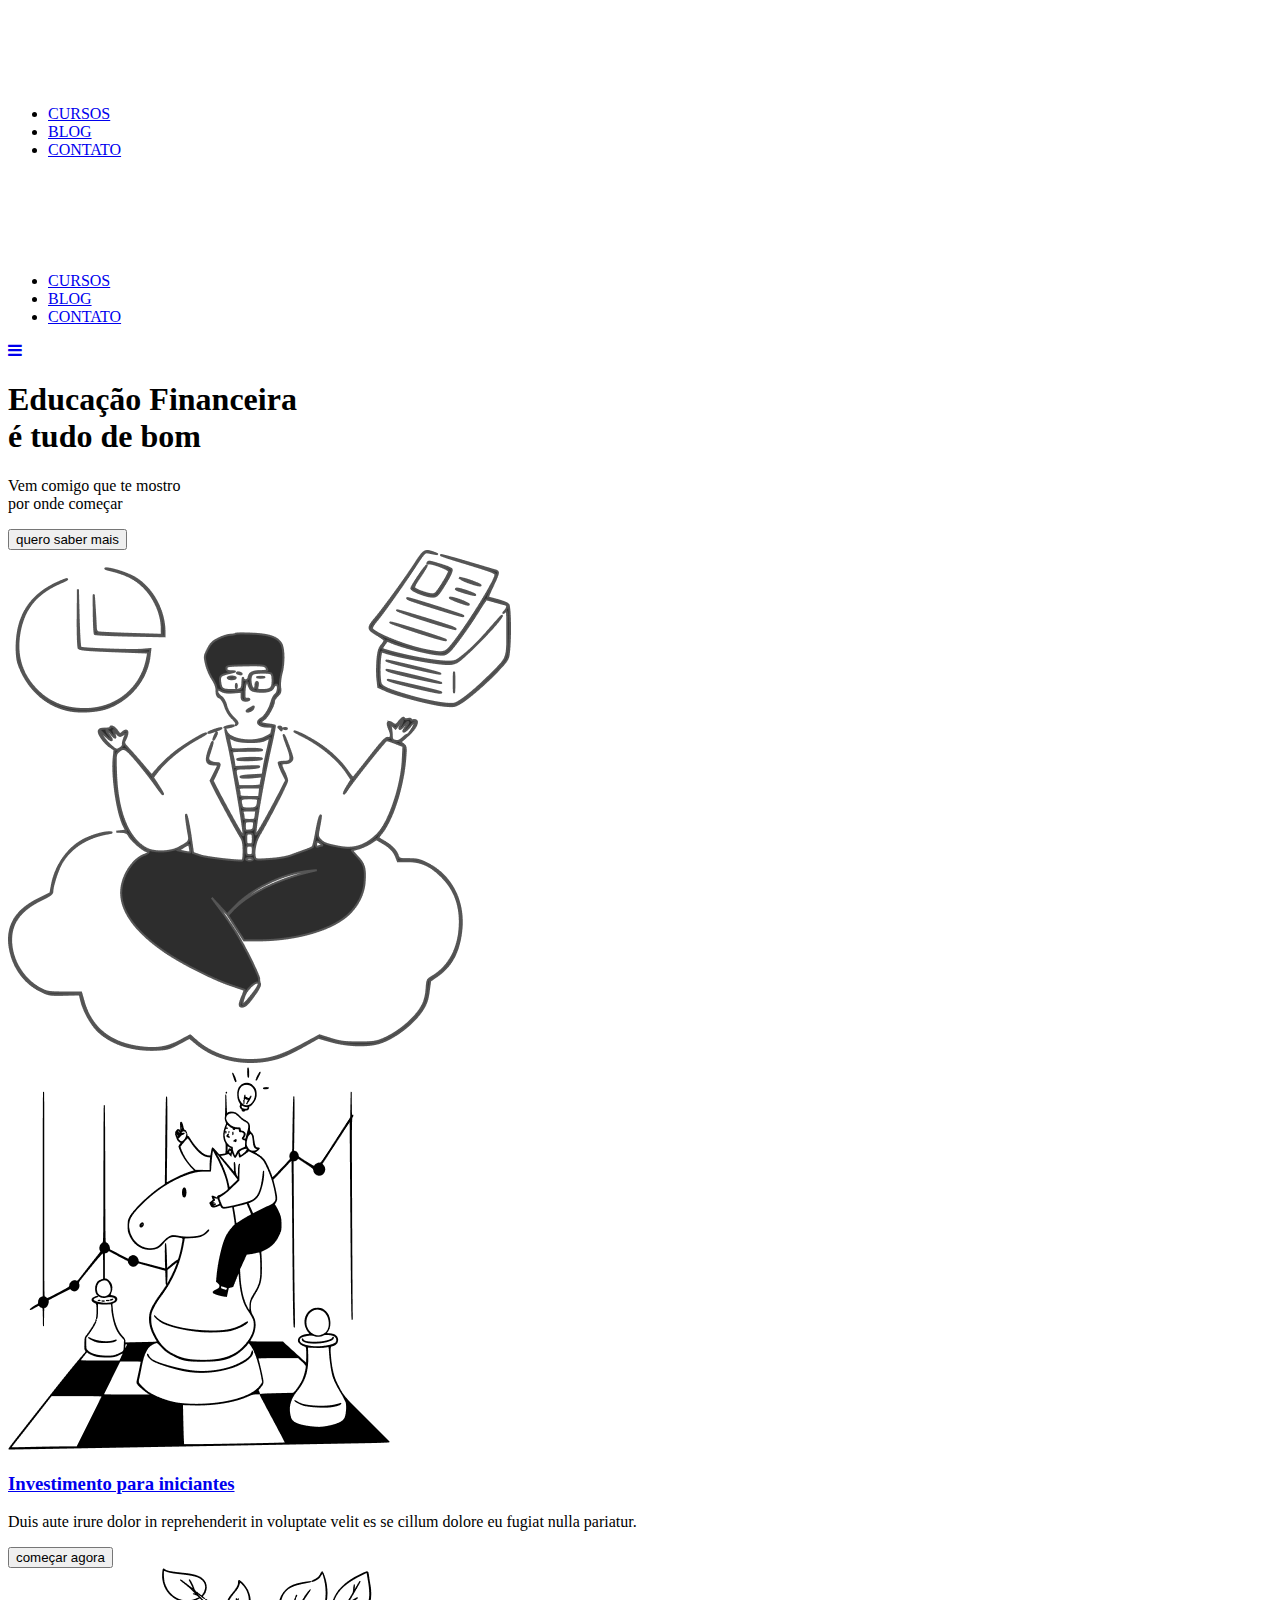
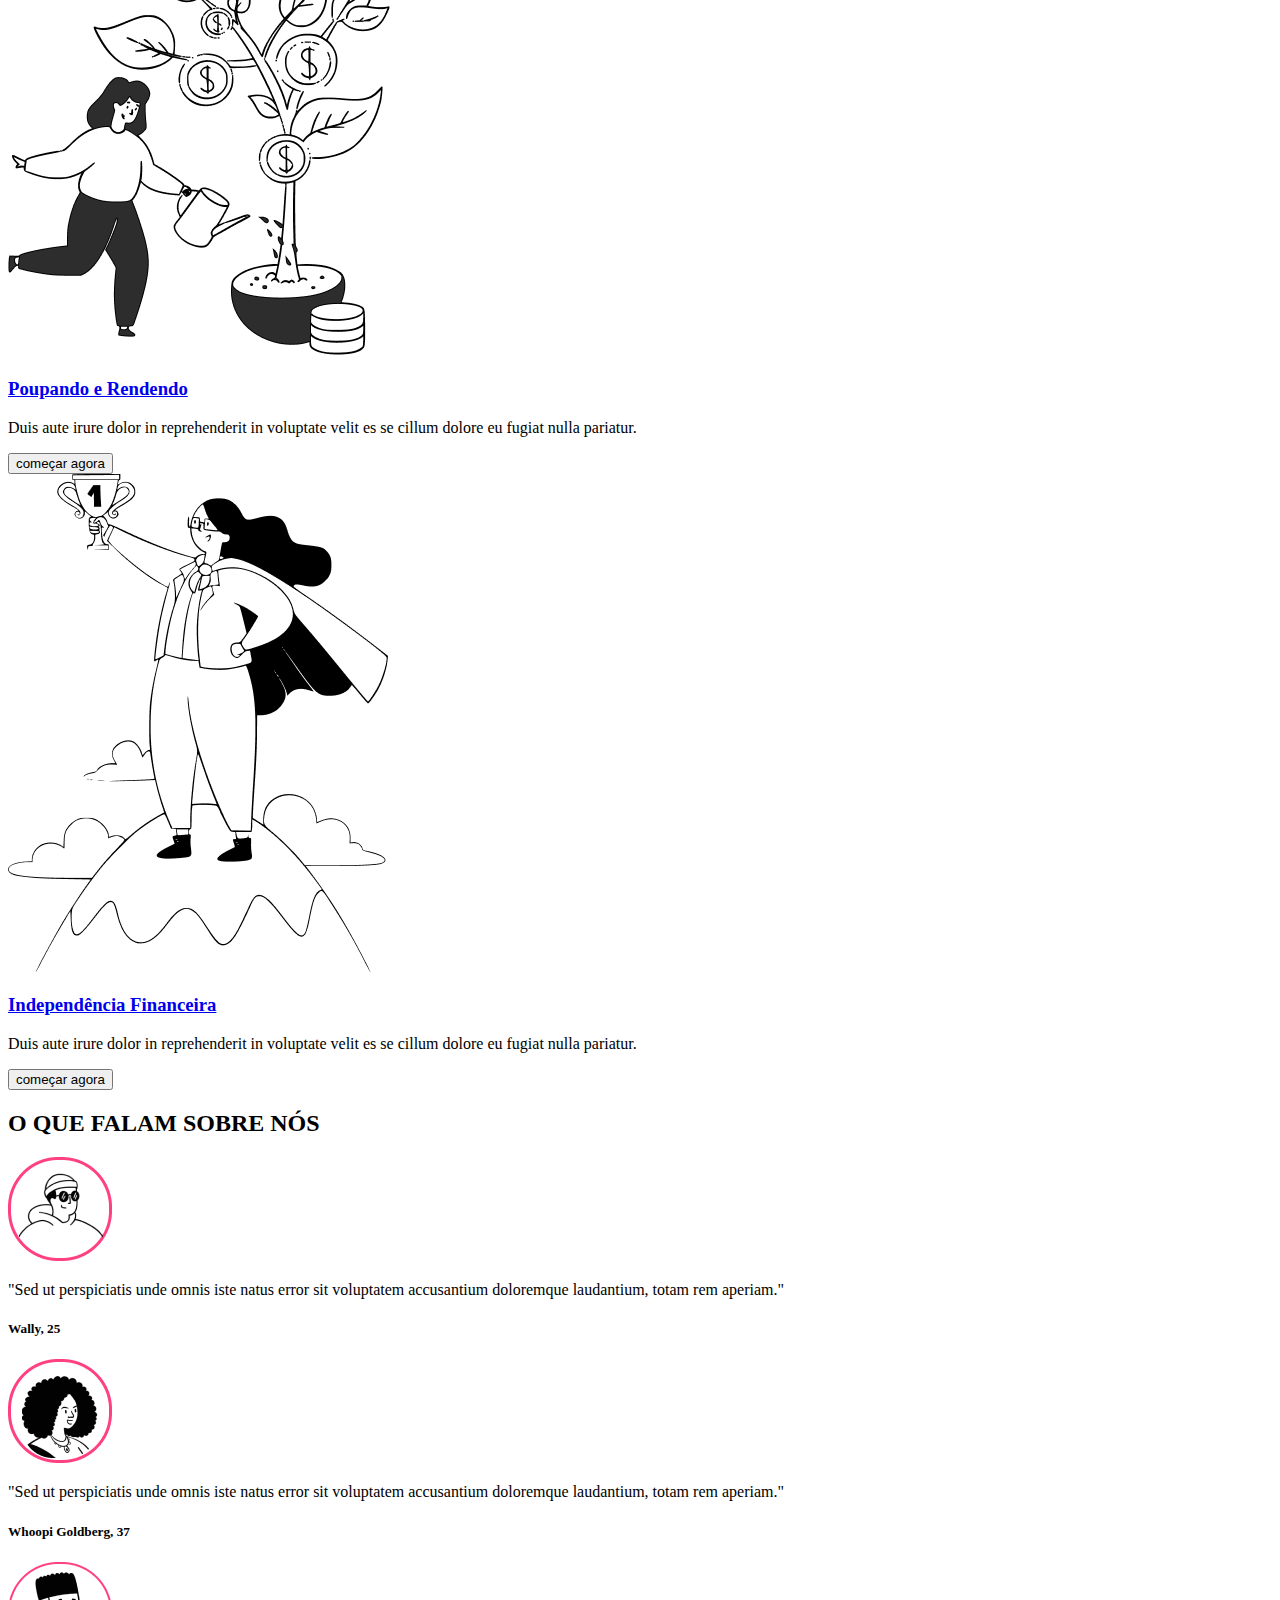
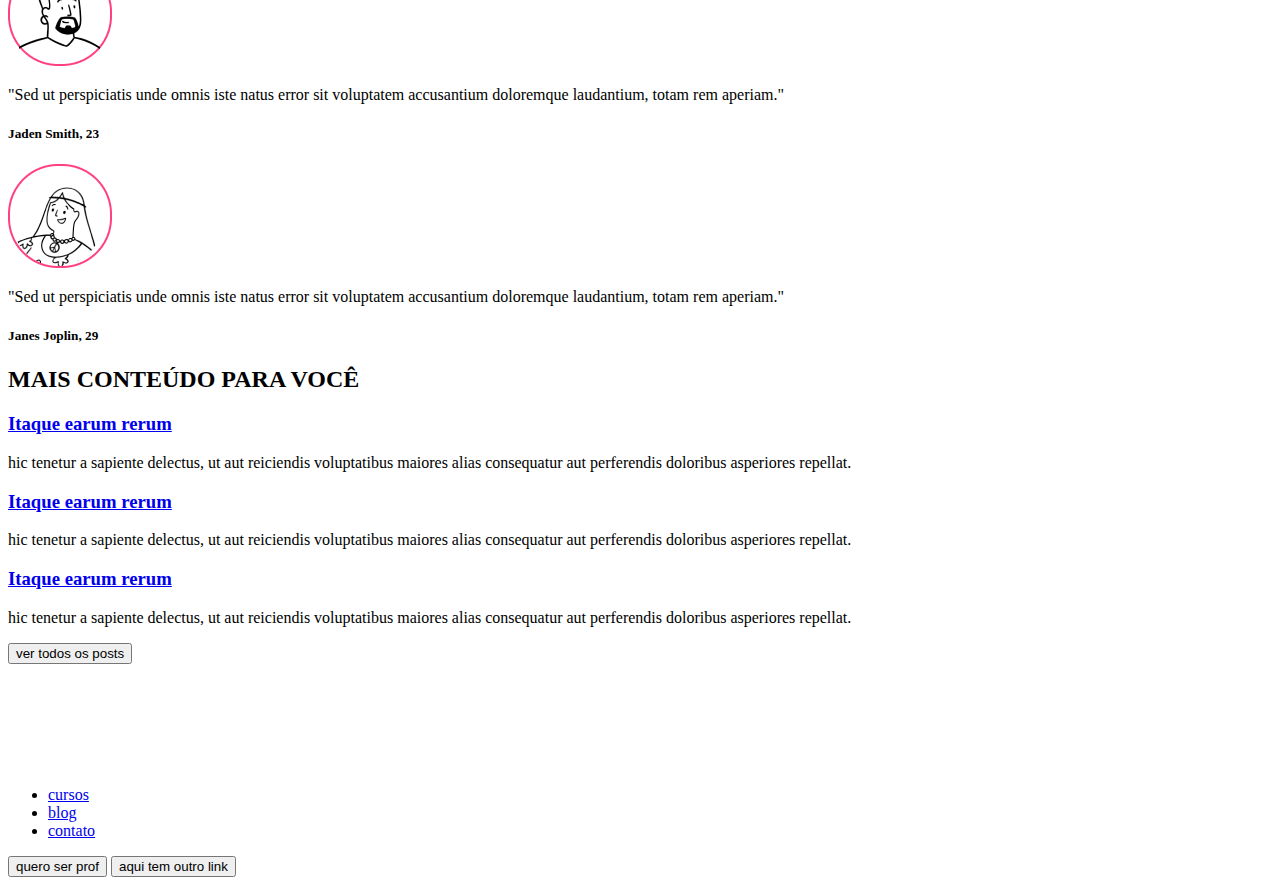
==== index.html @ 3eba0c44 "criação da página início" ====
<!DOCTYPE html>
<html lang="pt-br">

<head>
    <meta charset="UTF-8">
    <meta http-equiv="X-UA-Compatible" content="IE=edge">
    <meta name="viewport" content="width=device-width, initial-scale=1.0">
    <link rel="preconnect" href="https://fonts.googleapis.com">
    <link rel="preconnect" href="https://fonts.gstatic.com" crossorigin>
    <link href="https://fonts.googleapis.com/css2?family=Ubuntu:wght@300;400;500;700&display=swap" rel="stylesheet">
    <link rel="stylesheet" href="https://cdnjs.cloudflare.com/ajax/libs/font-awesome/4.7.0/css/font-awesome.min.css">
    <link rel="stylesheet" href="style.css">
    <link rel="stylesheet" href="assets/css/mobile.css">
    <title>DINDIN</title>
</head>

<body>
    <header>
        <div class="header-container">
            <div class="logo">
                <a href="index.html"><img src="./dindin-imagens/logo-header.png" alt="Logo dindin"></a>
                </div>
                <div class="menu-desktop">
                    <nav role="navigation">
                        <ul role="menu">
                            <li>
                                <a href="cursos.html" role="menuitem">CURSOS</a>
                            </li>
                            <li>
                                <a href="blog.html" role="menuitem">BLOG</a>
                            </li>
                            <li>
                                <a href="contato.html" role="menuitem">CONTATO</a>
                            </li>
                        </ul>
                    </nav>
                </div>
                </div>
        <!-- Menu do Mobile -->
        <div class="header-mobile">
            <div class="logo">
                <a href="index.html"><img src="./dindin-imagens/logo-header.png" alt="Logo dindin"></a>
            </div>
            <div id="menu-mobile">
                <ul role="menu">
                    <li>
                        <a href="cursos.html" role="menuitem">CURSOS</a>
                    </li>
                    <li>
                        <a href="blog.html" role="menuitem">BLOG</a>
                    </li>
                    <li>
                        <a href="contato.html" role="menuitem">CONTATO</a>
                    </li>
                </ul>
            </div>
            <a href="javascript:void(0);" class="icon" onclick="abrirMenu()">
                <i class="fa fa-bars"></i>
            </a>
        </div>
    </header>
    <main>
        <section>
            <div class="intro-inicio">
                <div class="intro-inicio-texto">
                    <h1>Educação Financeira <br> é tudo de bom</h1>
                    <p>Vem comigo que te mostro <br> por onde começar</p>
                    <button onclick="window.location.href='/cursos.html'">quero saber mais</button>
                </div>
                <div class="intro-inicio-imagem">
                    <img class="fadeInBottom" src="./dindin-imagens/ilustra-banner.png" alt="">
                </div>
            </div>
            <div class="conheca">
                <div class="conheca-nossos-cursos paddingtop">
                    <div class="bloco-conheca-nossos-cursos">
                        <div class="bloco-conheca-nossos-cursos-imagem">
                            <img src="./dindin-imagens/ilustra-poupando.png" alt="">
                        </div>
                        <div class="bloco-conheca-nossos-cursos-textos">
                            <h3><a href="aula.html">Investimento para iniciantes</a></h3>
                            <p>Duis aute irure dolor in reprehenderit in voluptate velit es se cillum dolore eu fugiat nulla
                                pariatur.</p>
                            <button onclick="window.location.href='/aula.html'">começar agora</button>
                        </div>
                        </div>
                    <div class="bloco-conheca-nossos-cursos">
                        <div class="bloco-conheca-nossos-cursos-imagem">
                            <img src="./dindin-imagens/ilustra-investimento.png" alt="">
                        </div>
                        <div class="bloco-conheca-nossos-cursos-textos">
                            <h3><a href="aula.html">Poupando e Rendendo</a></h3>
                            <p>Duis aute irure dolor in reprehenderit in voluptate velit es se cillum dolore eu fugiat nulla
                                pariatur.</p>
                            <button onclick="window.location.href='/aula.html'">começar agora</button>
                        </div>
                        </div>
                    <div class="bloco-conheca-nossos-cursos">
                        <div class="bloco-conheca-nossos-cursos-imagem">
                            <img src="./dindin-imagens/ilustra-independencia.png" alt="">
                        </div>
                        <div class="bloco-conheca-nossos-cursos-textos">
                            <h3><a href="aula.html">Independência Financeira</a></h3>
                            <p>Duis aute irure dolor in reprehenderit in voluptate velit es se cillum dolore eu fugiat nulla
                                pariatur.</p>
                            <button onclick="window.location.href='/aula.html'">começar agora</button>
                        </div>
                        </div>
                        </div>
            </div>
            <div class="home-falam-sobre-nos">
                <h2>O QUE FALAM SOBRE NÓS</h2>
                <div class="falam-sobre-nos">
                    <div class="coluna">
                        <div class="bloco-falam-sobre-nos">
                            <div class="bloco-falam-sobre-nos-imagem">
                                <img src="./dindin-imagens/icon-wally.png" alt="">
                            </div>
                            <div class="bloco-falam-sobre-nos-textos">
                                <p>"Sed ut perspiciatis unde omnis iste natus error sit voluptatem accusantium doloremque
                                    laudantium, totam rem aperiam."</p>
                                <h5>Wally, 25</h5>
                                </div>
                                </div>
                                <div class="bloco-falam-sobre-nos">
                                    <div class="bloco-falam-sobre-nos-imagem">
                                        <img src="./dindin-imagens/icon-whoopi.png" alt="">
                                    </div>
                                    <div class="bloco-falam-sobre-nos-textos">
                                <p>"Sed ut perspiciatis unde omnis iste natus error sit voluptatem accusantium doloremque
                                    laudantium, totam rem aperiam."</p>
                                <h5>Whoopi Goldberg, 37</h5>
                                </div>
                                </div>
                    </div>
                    <div class="coluna">
                        <div class="bloco-falam-sobre-nos">
                            <div class="bloco-falam-sobre-nos-imagem">
                                <img src="./dindin-imagens/icon-jaden.png" alt="">
                            </div>
                            <div class="bloco-falam-sobre-nos-textos">
                                <p>"Sed ut perspiciatis unde omnis iste natus error sit voluptatem accusantium doloremque
                                    laudantium, totam rem aperiam."</p>
                                <h5>Jaden Smith, 23</h5>
                                </div>
                                </div>
                                <div class="bloco-falam-sobre-nos">
                                    <div class="bloco-falam-sobre-nos-imagem">
                                        <img src="./dindin-imagens/icon-jane.png" alt="">
                                    </div>
                                    <div class="bloco-falam-sobre-nos-textos">
                                <p>"Sed ut perspiciatis unde omnis iste natus error sit voluptatem accusantium doloremque
                                    laudantium, totam rem aperiam."</p>
                                <h5>Janes Joplin, 29</h5>
                                </div>
                                </div>
                                </div>
                </div>
                </div>
                <div class="home-conteudos">
                <div class="mais-conteudo">
                    <h2>MAIS CONTEÚDO PARA VOCÊ</h2>
                    <div class="blocos-conteudo">
                        <div class="bloco-mais-conteudo">
                            <a href="post.html"><div class="bloco-mais-conteudo-imagem"></div></a>
                            <div class="bloco-mais-conteudo-textos">
                                <h3><a href="post.html">Itaque earum rerum</a></h3>
                                <p>hic tenetur a sapiente delectus, ut aut reiciendis voluptatibus maiores alias consequatur
                                    aut perferendis doloribus asperiores repellat.</p>
                                </div>
                                </div>
                                <div class="bloco-mais-conteudo">
                                    <a href="post.html"><div class="bloco-mais-conteudo-imagem"></div></a>
                                    <div class="bloco-mais-conteudo-textos">
                                        <h3><a href="post.html">Itaque earum rerum</a></h3>
                                <p>hic tenetur a sapiente delectus, ut aut reiciendis voluptatibus maiores alias consequatur
                                    aut perferendis doloribus asperiores repellat.</p>
                                </div>
                                </div>
                                <div class="bloco-mais-conteudo">
                                    <a href="post.html"><div class="bloco-mais-conteudo-imagem"></div></a>
                                    <div class="bloco-mais-conteudo-textos">
                                        <h3><a href="post.html">Itaque earum rerum</a></h3>
                                <p>hic tenetur a sapiente delectus, ut aut reiciendis voluptatibus maiores alias consequatur
                                    aut perferendis doloribus asperiores repellat.</p>
                                </div>
                                </div>
                                </div>
                                <div class="botao-mais-conteudo">
                                    <button onclick="window.location.href='/blog.html'">ver todos os posts</button>
                                </div>
                                </div>
            </div>
        </section>
    </main>
    <footer>
        <div class="footer-container">
            <div class="footer-coluna">
                <a href="index.html"><img src="./dindin-imagens/logo-footer.png" alt=""></a>
                </div>
                <div class="footer-coluna">
                    <ul>
                        <li><a href="cursos.html" role="menuitem">cursos</a></li>
                        <li><a href="blog.html" role="menuitem">blog</a></li>
                        <li><a href="contato.html" role="menuitem">contato</a></li>
                    </ul>
                </div>
                <div class="footer-coluna">
                    <button>quero ser prof</button>
                    <button>aqui tem outro link</button>
                </div>
                </div>
    </footer>
    <script>
        function abrirMenu() {
            var x = document.getElementById("menu-mobile");
            if (x.style.display === "block") {
                x.style.display = "none";
            } else {
                x.style.display = "block";
            }
        }
    </script>
    </body>
    
    </html>
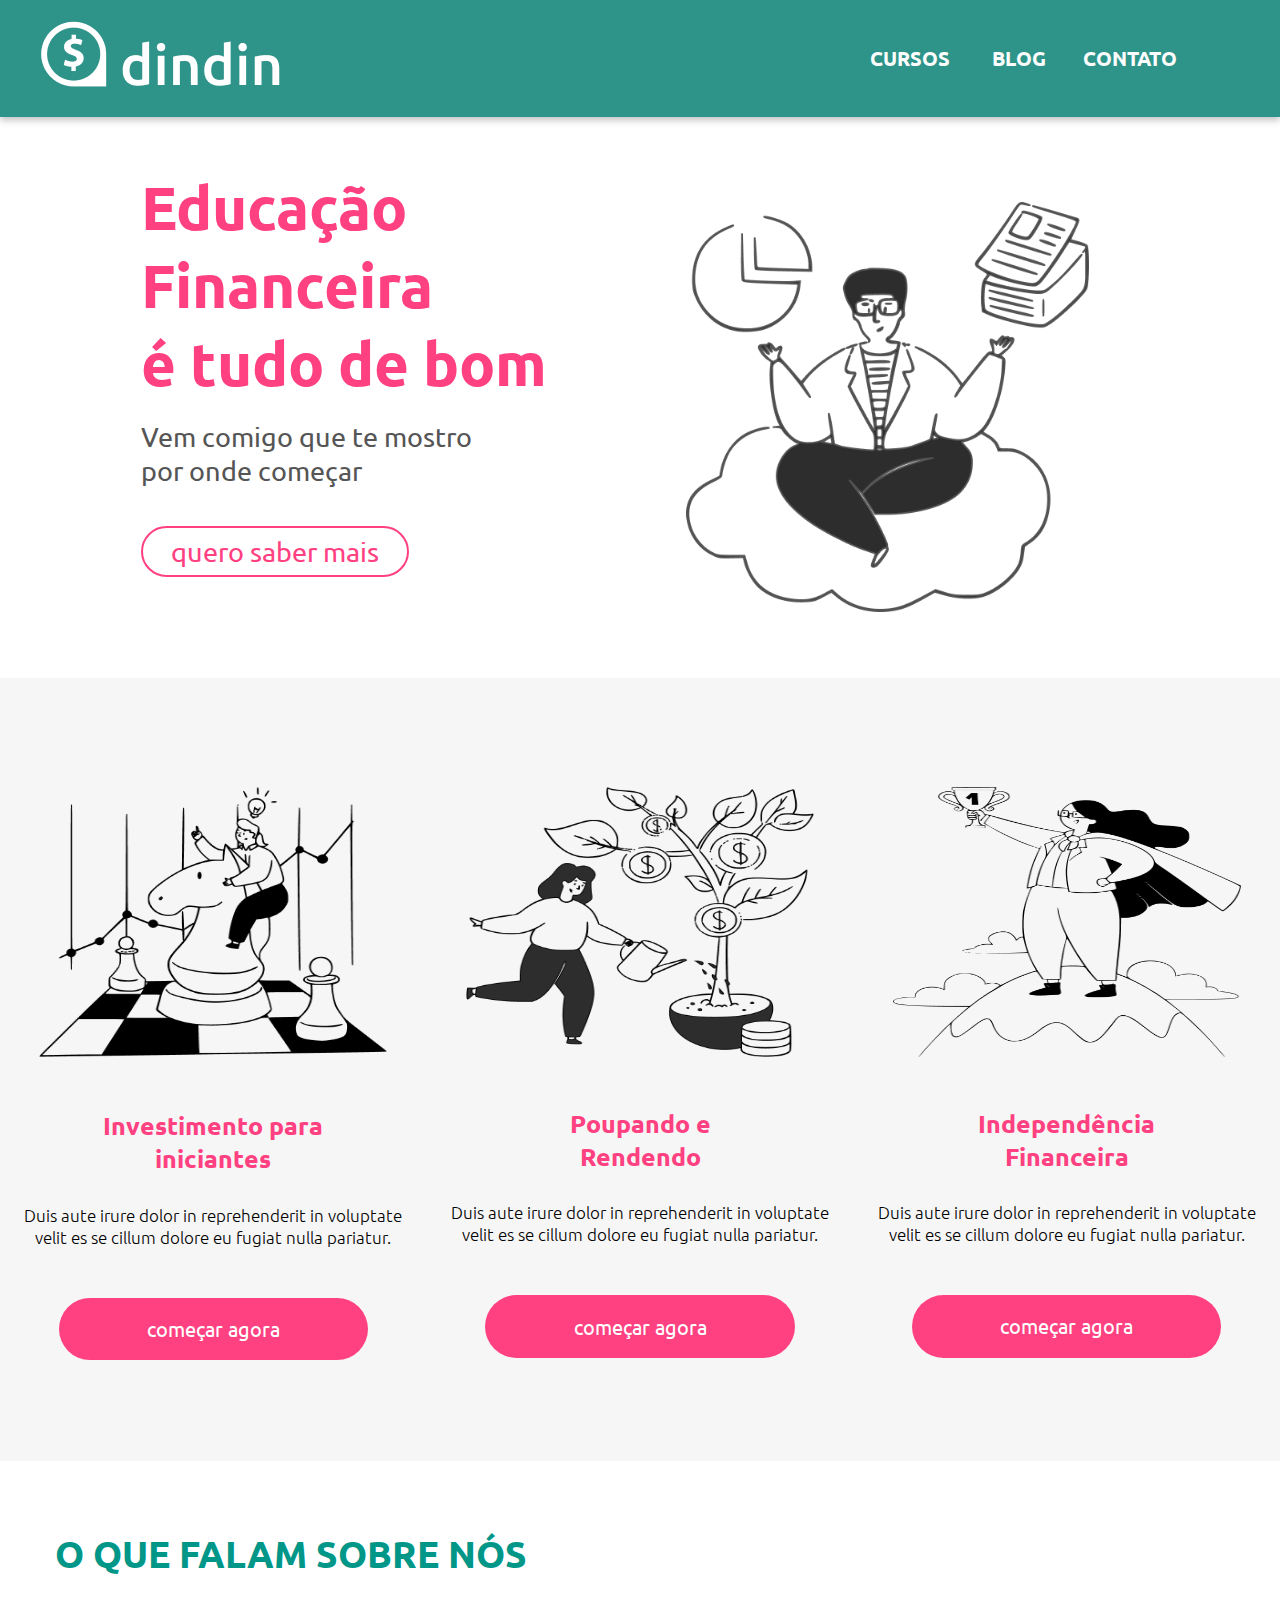
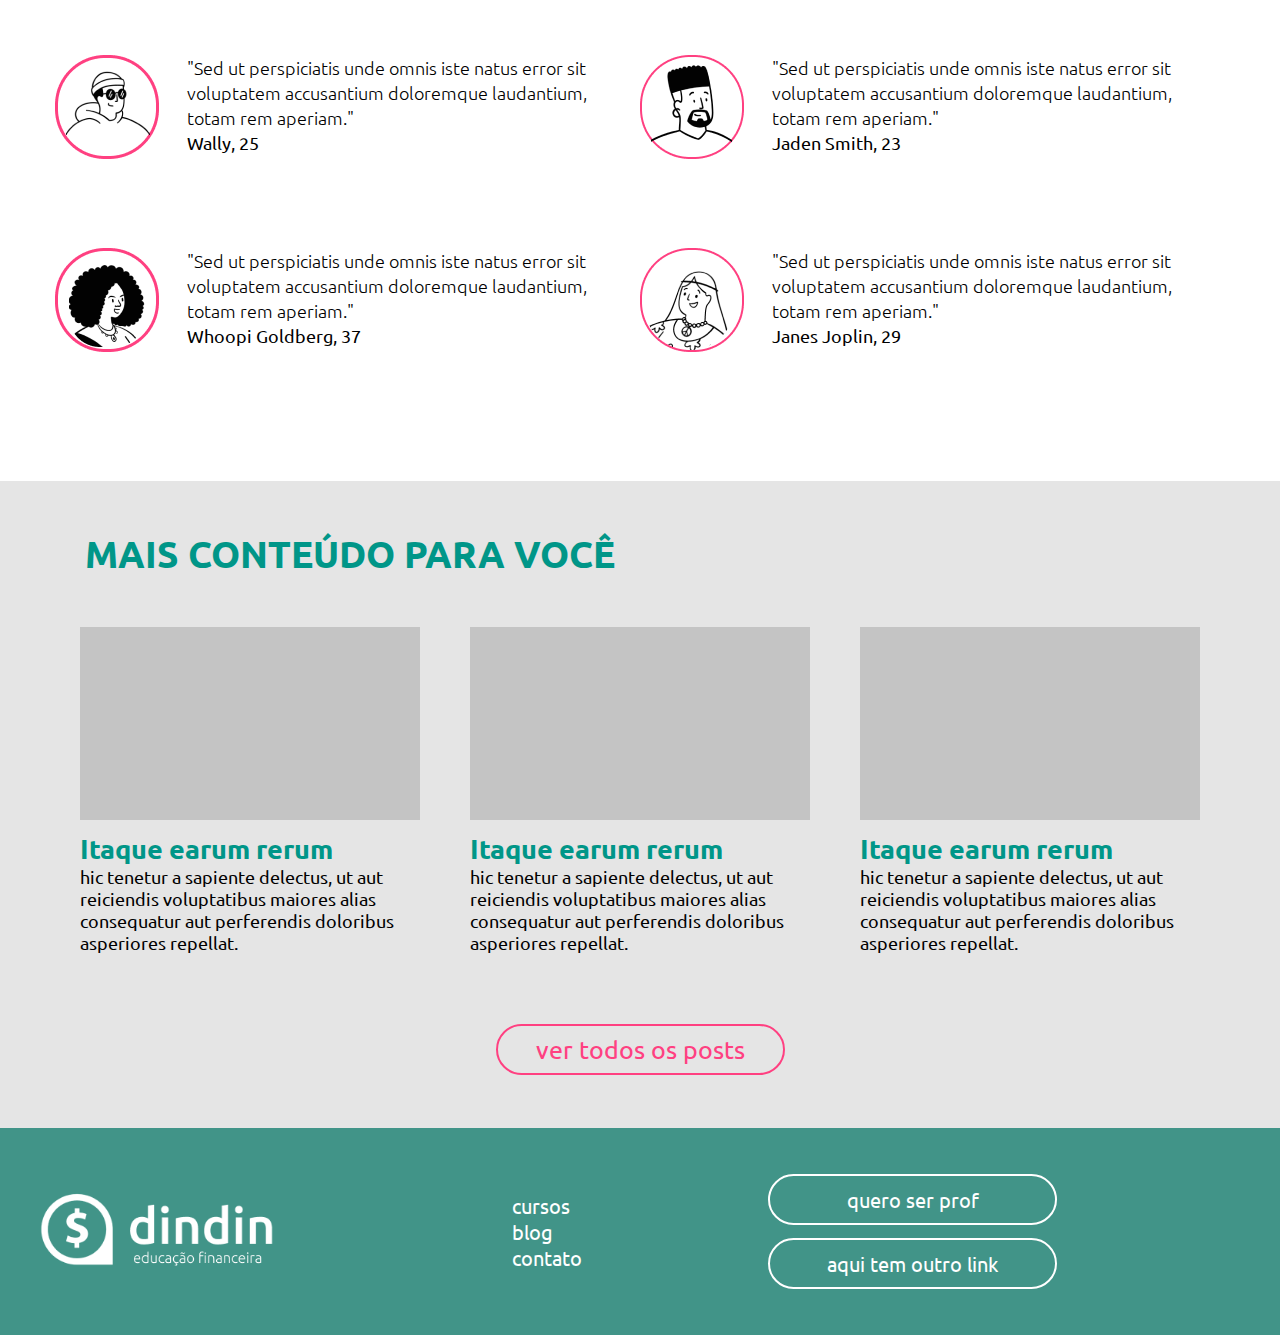
==== commit 389d2dcc: "correções gerais em todas as páginas html" ====
--- a/index.html
+++ b/index.html
@@ -19,23 +19,23 @@
         <div class="header-container">
             <div class="logo">
                 <a href="index.html"><img src="./dindin-imagens/logo-header.png" alt="Logo dindin"></a>
-                </div>
-                <div class="menu-desktop">
-                    <nav role="navigation">
-                        <ul role="menu">
-                            <li>
-                                <a href="cursos.html" role="menuitem">CURSOS</a>
-                            </li>
-                            <li>
-                                <a href="blog.html" role="menuitem">BLOG</a>
-                            </li>
-                            <li>
-                                <a href="contato.html" role="menuitem">CONTATO</a>
-                            </li>
-                        </ul>
-                    </nav>
-                </div>
-                </div>
+            </div>
+            <div class="menu-desktop">
+                <nav role="navigation">
+                    <ul role="menu">
+                        <li>
+                            <a href="cursos.html" role="menuitem">CURSOS</a>
+                        </li>
+                        <li>
+                            <a href="blog.html" role="menuitem">BLOG</a>
+                        </li>
+                        <li>
+                            <a href="contato.html" role="menuitem">CONTATO</a>
+                        </li>
+                    </ul>
+                </nav>
+            </div>
+        </div>
         <!-- Menu do Mobile -->
         <div class="header-mobile">
             <div class="logo">
@@ -68,7 +68,7 @@
                     <button onclick="window.location.href='/cursos.html'">quero saber mais</button>
                 </div>
                 <div class="intro-inicio-imagem">
-                    <img class="fadeInBottom" src="./dindin-imagens/ilustra-banner.png" alt="">
+                    <img src="./dindin-imagens/ilustra-banner.png" alt="">
                 </div>
             </div>
             <div class="conheca">
@@ -79,34 +79,37 @@
                         </div>
                         <div class="bloco-conheca-nossos-cursos-textos">
                             <h3><a href="aula.html">Investimento para iniciantes</a></h3>
-                            <p>Duis aute irure dolor in reprehenderit in voluptate velit es se cillum dolore eu fugiat nulla
+                            <p>Duis aute irure dolor in reprehenderit in voluptate velit es se cillum dolore eu fugiat
+                                nulla
                                 pariatur.</p>
                             <button onclick="window.location.href='/aula.html'">começar agora</button>
                         </div>
-                        </div>
+                    </div>
                     <div class="bloco-conheca-nossos-cursos">
                         <div class="bloco-conheca-nossos-cursos-imagem">
                             <img src="./dindin-imagens/ilustra-investimento.png" alt="">
                         </div>
                         <div class="bloco-conheca-nossos-cursos-textos">
                             <h3><a href="aula.html">Poupando e Rendendo</a></h3>
-                            <p>Duis aute irure dolor in reprehenderit in voluptate velit es se cillum dolore eu fugiat nulla
+                            <p>Duis aute irure dolor in reprehenderit in voluptate velit es se cillum dolore eu fugiat
+                                nulla
                                 pariatur.</p>
                             <button onclick="window.location.href='/aula.html'">começar agora</button>
                         </div>
-                        </div>
+                    </div>
                     <div class="bloco-conheca-nossos-cursos">
                         <div class="bloco-conheca-nossos-cursos-imagem">
                             <img src="./dindin-imagens/ilustra-independencia.png" alt="">
                         </div>
                         <div class="bloco-conheca-nossos-cursos-textos">
                             <h3><a href="aula.html">Independência Financeira</a></h3>
-                            <p>Duis aute irure dolor in reprehenderit in voluptate velit es se cillum dolore eu fugiat nulla
+                            <p>Duis aute irure dolor in reprehenderit in voluptate velit es se cillum dolore eu fugiat
+                                nulla
                                 pariatur.</p>
                             <button onclick="window.location.href='/aula.html'">começar agora</button>
                         </div>
-                        </div>
-                        </div>
+                    </div>
+                </div>
             </div>
             <div class="home-falam-sobre-nos">
                 <h2>O QUE FALAM SOBRE NÓS</h2>
@@ -117,21 +120,23 @@
                                 <img src="./dindin-imagens/icon-wally.png" alt="">
                             </div>
                             <div class="bloco-falam-sobre-nos-textos">
-                                <p>"Sed ut perspiciatis unde omnis iste natus error sit voluptatem accusantium doloremque
+                                <p>"Sed ut perspiciatis unde omnis iste natus error sit voluptatem accusantium
+                                    doloremque
                                     laudantium, totam rem aperiam."</p>
                                 <h5>Wally, 25</h5>
-                                </div>
-                                </div>
-                                <div class="bloco-falam-sobre-nos">
-                                    <div class="bloco-falam-sobre-nos-imagem">
-                                        <img src="./dindin-imagens/icon-whoopi.png" alt="">
-                                    </div>
-                                    <div class="bloco-falam-sobre-nos-textos">
-                                <p>"Sed ut perspiciatis unde omnis iste natus error sit voluptatem accusantium doloremque
+                            </div>
+                        </div>
+                        <div class="bloco-falam-sobre-nos">
+                            <div class="bloco-falam-sobre-nos-imagem">
+                                <img src="./dindin-imagens/icon-whoopi.png" alt="">
+                            </div>
+                            <div class="bloco-falam-sobre-nos-textos">
+                                <p>"Sed ut perspiciatis unde omnis iste natus error sit voluptatem accusantium
+                                    doloremque
                                     laudantium, totam rem aperiam."</p>
                                 <h5>Whoopi Goldberg, 37</h5>
-                                </div>
-                                </div>
+                            </div>
+                        </div>
                     </div>
                     <div class="coluna">
                         <div class="bloco-falam-sobre-nos">
@@ -139,57 +144,68 @@
                                 <img src="./dindin-imagens/icon-jaden.png" alt="">
                             </div>
                             <div class="bloco-falam-sobre-nos-textos">
-                                <p>"Sed ut perspiciatis unde omnis iste natus error sit voluptatem accusantium doloremque
+                                <p>"Sed ut perspiciatis unde omnis iste natus error sit voluptatem accusantium
+                                    doloremque
                                     laudantium, totam rem aperiam."</p>
                                 <h5>Jaden Smith, 23</h5>
-                                </div>
-                                </div>
-                                <div class="bloco-falam-sobre-nos">
-                                    <div class="bloco-falam-sobre-nos-imagem">
-                                        <img src="./dindin-imagens/icon-jane.png" alt="">
-                                    </div>
-                                    <div class="bloco-falam-sobre-nos-textos">
-                                <p>"Sed ut perspiciatis unde omnis iste natus error sit voluptatem accusantium doloremque
+                            </div>
+                        </div>
+                        <div class="bloco-falam-sobre-nos">
+                            <div class="bloco-falam-sobre-nos-imagem">
+                                <img src="./dindin-imagens/icon-jane.png" alt="">
+                            </div>
+                            <div class="bloco-falam-sobre-nos-textos">
+                                <p>"Sed ut perspiciatis unde omnis iste natus error sit voluptatem accusantium
+                                    doloremque
                                     laudantium, totam rem aperiam."</p>
                                 <h5>Janes Joplin, 29</h5>
-                                </div>
-                                </div>
-                                </div>
-                </div>
-                </div>
-                <div class="home-conteudos">
+                            </div>
+                        </div>
+                    </div>
+                </div>
+            </div>
+            <div class="home-conteudos">
                 <div class="mais-conteudo">
                     <h2>MAIS CONTEÚDO PARA VOCÊ</h2>
                     <div class="blocos-conteudo">
                         <div class="bloco-mais-conteudo">
-                            <a href="post.html"><div class="bloco-mais-conteudo-imagem"></div></a>
+                            <a href="post.html">
+                                <div class="bloco-mais-conteudo-imagem"></div>
+                            </a>
                             <div class="bloco-mais-conteudo-textos">
                                 <h3><a href="post.html">Itaque earum rerum</a></h3>
-                                <p>hic tenetur a sapiente delectus, ut aut reiciendis voluptatibus maiores alias consequatur
+                                <p>hic tenetur a sapiente delectus, ut aut reiciendis voluptatibus maiores alias
+                                    consequatur
                                     aut perferendis doloribus asperiores repellat.</p>
-                                </div>
-                                </div>
-                                <div class="bloco-mais-conteudo">
-                                    <a href="post.html"><div class="bloco-mais-conteudo-imagem"></div></a>
-                                    <div class="bloco-mais-conteudo-textos">
-                                        <h3><a href="post.html">Itaque earum rerum</a></h3>
-                                <p>hic tenetur a sapiente delectus, ut aut reiciendis voluptatibus maiores alias consequatur
+                            </div>
+                        </div>
+                        <div class="bloco-mais-conteudo">
+                            <a href="post.html">
+                                <div class="bloco-mais-conteudo-imagem"></div>
+                            </a>
+                            <div class="bloco-mais-conteudo-textos">
+                                <h3><a href="post.html">Itaque earum rerum</a></h3>
+                                <p>hic tenetur a sapiente delectus, ut aut reiciendis voluptatibus maiores alias
+                                    consequatur
                                     aut perferendis doloribus asperiores repellat.</p>
-                                </div>
-                                </div>
-                                <div class="bloco-mais-conteudo">
-                                    <a href="post.html"><div class="bloco-mais-conteudo-imagem"></div></a>
-                                    <div class="bloco-mais-conteudo-textos">
-                                        <h3><a href="post.html">Itaque earum rerum</a></h3>
-                                <p>hic tenetur a sapiente delectus, ut aut reiciendis voluptatibus maiores alias consequatur
+                            </div>
+                        </div>
+                        <div class="bloco-mais-conteudo">
+                            <a href="post.html">
+                                <div class="bloco-mais-conteudo-imagem"></div>
+                            </a>
+                            <div class="bloco-mais-conteudo-textos">
+                                <h3><a href="post.html">Itaque earum rerum</a></h3>
+                                <p>hic tenetur a sapiente delectus, ut aut reiciendis voluptatibus maiores alias
+                                    consequatur
                                     aut perferendis doloribus asperiores repellat.</p>
-                                </div>
-                                </div>
-                                </div>
-                                <div class="botao-mais-conteudo">
-                                    <button onclick="window.location.href='/blog.html'">ver todos os posts</button>
-                                </div>
-                                </div>
+                            </div>
+                        </div>
+                    </div>
+                    <div class="botao-mais-conteudo">
+                        <button onclick="window.location.href='/blog.html'">ver todos os posts</button>
+                    </div>
+                </div>
             </div>
         </section>
     </main>
@@ -197,19 +213,19 @@
         <div class="footer-container">
             <div class="footer-coluna">
                 <a href="index.html"><img src="./dindin-imagens/logo-footer.png" alt=""></a>
-                </div>
-                <div class="footer-coluna">
-                    <ul>
-                        <li><a href="cursos.html" role="menuitem">cursos</a></li>
-                        <li><a href="blog.html" role="menuitem">blog</a></li>
-                        <li><a href="contato.html" role="menuitem">contato</a></li>
-                    </ul>
-                </div>
-                <div class="footer-coluna">
-                    <button>quero ser prof</button>
-                    <button>aqui tem outro link</button>
-                </div>
-                </div>
+            </div>
+            <div class="footer-coluna">
+                <ul>
+                    <li><a href="cursos.html" role="menuitem">cursos</a></li>
+                    <li><a href="blog.html" role="menuitem">blog</a></li>
+                    <li><a href="contato.html" role="menuitem">contato</a></li>
+                </ul>
+            </div>
+            <div class="footer-coluna">
+                <button>quero ser prof</button>
+                <button>aqui tem outro link</button>
+            </div>
+        </div>
     </footer>
     <script>
         function abrirMenu() {
@@ -221,6 +237,6 @@
             }
         }
     </script>
-    </body>
-    
-    </html>+</body>
+
+</html>--- a/style.css
+++ b/style.css
@@ -0,0 +1,838 @@
+:root {
+  --verde: #419488;
+  --rosa: #ff4081;
+}
+
+* {
+  padding: 0;
+  margin: 0;
+  font-family: "Ubuntu", sans-serif;
+}
+
+.wrapper {
+  max-width: 1440px;
+  margin-right: auto;
+  margin-left: auto;
+  width: 100%;
+}
+
+button {
+  cursor: pointer;
+}
+
+/* -- Header --  */
+
+header {
+  background-color: #2e948a;
+  width: 100%;
+  box-shadow: 0px 3px 7px 0px #00000040;
+}
+
+.header-container {
+  display: flex;
+  height: 117px;
+  margin: 0;
+  align-items: center;
+  max-width: 1440px;
+  margin-left: auto;
+  margin-right: auto;
+}
+
+.logo {
+  width: 30%;
+  padding-left: 82px;
+}
+
+.header-container .menu-desktop {
+  width: 70%;
+}
+
+header .header-container ul {
+  display: flex;
+  list-style: none;
+  float: right;
+  padding-right: 103px;
+}
+
+header .header-container ul li {
+  font-weight: 700;
+  font-size: 20px;
+}
+
+header .header-container ul li a {
+  color: #fdfdfd;
+  text-decoration: none;
+}
+
+.header-container ul li a:hover {
+  color: #2d7067;
+}
+
+header .header-container ul li:first-child {
+  padding-right: 42px;
+}
+
+header .header-container ul li:nth-child(2) {
+  padding-right: 37px;
+}
+
+/* Inicio */
+
+.intro-inicio {
+  display: flex;
+  justify-content: center;
+  max-width: 1400px;
+  margin: 0 auto;
+}
+
+.intro-inicio-imagem {
+  margin: 135px 0px 66px 45px;
+}
+
+.intro-inicio-texto {
+  max-width: 488px;
+  padding-top: 125px;
+}
+
+.intro-inicio-texto button:hover {
+  background-color: var(--rosa);
+  color: white;
+}
+
+.intro-inicio-texto h1 {
+  font-size: 60px;
+  font-weight: 700;
+  max-width: 450px;
+  padding-bottom: 19px;
+  color: var(--rosa);
+}
+
+.intro-inicio-texto p {
+  margin-bottom: 38px;
+  font-weight: 400;
+  font-size: 27px;
+  color: #555;
+}
+
+.intro-inicio-texto button {
+  width: 268px;
+  height: 51px;
+  border-radius: 62px;
+  border: 2px solid var(--rosa);
+  color: var(--rosa);
+  font-size: 27px;
+  font-weight: 400;
+  background-color: transparent;
+}
+
+.inicio {
+  display: flex;
+  background-color: #f6f6f6;
+  justify-content: center;
+}
+
+.paddingtop {
+  padding-top: 109px;
+}
+
+.bloco-inicio:first-child img {
+  width: 238px;
+  height: 279.06px;
+  margin-bottom: 52.1px;
+}
+
+.bloco-inicio:nth-child(2) img {
+  width: 288px;
+  height: 279.06px;
+  margin-bottom: 49.64px;
+}
+
+.bloco-inicio:last-child img {
+  width: 187px;
+  height: 279.06px;
+  margin-bottom: 49.48px;
+}
+
+.bloco-inicio-imagem {
+  display: flex;
+  justify-content: center;
+  margin-top: 109px;
+}
+
+.bloco-inicio-textos {
+  width: 293px;
+  height: 73.89px;
+}
+
+.bloco-inicio-textos h3 {
+  font-size: 25px;
+  font-weight: 700;
+  color: var(--rosa);
+  margin-bottom: 23px;
+}
+
+.bloco-inicio-textos p {
+  font-size: 17px;
+  font-weight: 300;
+  margin-bottom: 26px;
+  text-align: center;
+}
+
+.bloco-inicio-textos button {
+  background-color: var(--rosa);
+  color: #fff;
+  font-size: 20px;
+  width: 233px;
+  height: 51px;
+  border-radius: 62px;
+  border: 0px;
+}
+
+.home-falam-sobre-nos {
+  padding: 119px 0px 69px 0px;
+  max-width: 1170px;
+  margin: 0 auto;
+}
+
+.home-falam-sobre-nos h2 {
+  font-size: 37px;
+  font-weight: 700;
+  color: #009688;
+  padding-bottom: 78px;
+}
+
+.falam-sobre-nos {
+  display: flex;
+}
+
+.bloco-falam-sobre-nos {
+  display: flex;
+  padding: 0px 20px 86px 0px;
+}
+
+.bloco-falam-sobre-nos-textos {
+  padding-left: 28px;
+  font-weight: 300;
+  font-size: 18px;
+  line-height: 25px;
+}
+
+.bloco-falam-sobre-nos-textos h5 {
+  font-size: 18px;
+  line-height: 25px;
+  font-weight: 400;
+}
+
+.home-conteudos {
+  background-color: #e5e5e5;
+}
+
+.mais-conteudo {
+  max-width: 1170px;
+  margin: 0 auto;
+}
+
+.mais-conteudo h2 {
+  font-size: 37px;
+  font-weight: 700;
+  color: #009688;
+  padding-top: 91px;
+  padding-bottom: 73px;
+}
+
+.blocos-conteudo {
+  display: flex;
+  justify-content: center;
+}
+
+.bloco-mais-conteudo {
+  padding: 0px 50px 0px 50px;
+}
+
+.bloco-mais-conteudo-imagem {
+  width: 319px;
+  height: 193px;
+  background-color: #c4c4c4;
+}
+
+.bloco-mais-conteudo-imagem:hover {
+  background-color: var(--verde);
+}
+
+.bloco-mais-conteudo-textos h3 {
+  font-size: 27px;
+  font-weight: 700;
+  padding-top: 11px;
+}
+
+.bloco-mais-conteudo-textos h3 a {
+  color: #009688;
+  text-decoration: none;
+}
+
+.bloco-mais-conteudo-textos h3 a:hover {
+  color: #2d7067;
+}
+
+.bloco-mais-conteudo-textos p {
+  width: 319px;
+  font-size: 18px;
+  font-weight: 400;
+}
+
+.mais-conteudo button {
+  border: 2px solid var(--rosa);
+  border-radius: 62px;
+  width: 289px;
+  height: 51px;
+  font-size: 25px;
+  font-weight: 400;
+  color: var(--rosa);
+  background-color: transparent;
+}
+
+.botao-mais-conteudo {
+  display: flex;
+  justify-content: center;
+  padding-top: 101px;
+  padding-bottom: 53px;
+}
+
+.botao-mais-conteudo button:hover {
+  background-color: #ff4081;
+  color: #fff;
+}
+
+/* Cursos */
+
+.intro-cursos {
+  padding: 81px 0px 95px 82px;
+}
+
+.intro-cursos h1 {
+  color: var(--rosa);
+  font-size: 60px;
+  font-weight: 700;
+}
+
+.intro-cursos p {
+  font-weight: 400;
+  font-size: 20px;
+  color: #555;
+}
+
+.cursos {
+  max-width: 1440px;
+  margin: 0 auto;
+}
+
+.cursos hr {
+  margin: 0 auto;
+  height: 5px;
+  width: 1244px;
+  background-color: #c4c4c4;
+  border: 0;
+}
+
+.bloco-cursos {
+  display: flex;
+  justify-content: space-between;
+}
+
+.bloco-cursos:first-child {
+  margin-bottom: 68px;
+}
+
+.bloco-cursos:nth-child(3) {
+  margin: 107px 0px 93px 0px;
+}
+
+.bloco-cursos:last-child {
+  margin: 93px 0px 202px 0px;
+}
+
+.bloco-cursos-imagem {
+  width: 35%;
+  justify-content: end;
+  display: flex;
+}
+
+.bloco-cursos-textos {
+  width: 60%;
+}
+
+#independencia {
+  margin: 59px;
+}
+
+.bloco-cursos-textos h3 {
+  color: var(--rosa);
+  font-size: 35px;
+  font-weight: 700;
+}
+
+.bloco-cursos-textos p {
+  width: 724px;
+  font-size: 18px;
+  font-weight: 300;
+  padding: 37px 0px 53px 0px;
+  line-height: 21px;
+}
+
+.bloco-cursos button {
+  width: 233px;
+  height: 51px;
+  border-radius: 62px;
+  background-color: #419488;
+  font-size: 20px;
+  font-weight: 400;
+  border: 0px;
+  color: #fff;
+}
+
+.bloco-cursos button:hover {
+  background-color: #2d7067;
+}
+
+/* Aula */
+
+.retangulo {
+  width: 462px;
+  height: 261px;
+  border: 3px solid #8e8e8e;
+  align-items: center;
+  display: flex;
+}
+
+.retangulo img {
+  margin-left: auto;
+  margin-right: auto;
+  transform: scale(1);
+}
+
+.intro-curso {
+  display: flex;
+  justify-content: space-evenly;
+  max-width: 1440px;
+  margin: 0 auto;
+}
+
+.intro-curso-imagem {
+  margin-top: 80px;
+}
+
+.intro-curso-texto {
+  max-width: 560px;
+  padding-top: 93px;
+}
+
+.intro-curso-texto h1 {
+  font-size: 55px;
+  font-weight: 700;
+  max-width: 450px;
+  padding-bottom: 22px;
+  color: var(--rosa);
+}
+
+.intro-curso-texto p {
+  padding-bottom: 115px;
+  font-size: 20px;
+  font-weight: 300;
+  width: 460px;
+}
+
+.aulas {
+  display: grid;
+  background-color: #f7f7f7;
+}
+
+.aulas hr {
+  width: 1244px;
+  margin: 0 auto;
+  height: 3px;
+  background: #c4c4c4;
+  border: none;
+}
+
+.bloco-aulas {
+  display: inline-flex;
+  max-width: 1400px;
+  margin: 0 auto;
+  padding-top: 75px;
+  padding-bottom: 75px;
+}
+
+.bloco-aulas-textos h3 {
+  margin-bottom: 26px;
+  color: var(--rosa);
+  font-size: 35px;
+  font-weight: 700;
+}
+
+.bloco-aulas-textos p {
+  font-weight: 300;
+  font-size: 20px;
+}
+
+.bloco-aulas-textos {
+  margin-left: 76px;
+  width: 501px;
+}
+
+/* Blog */
+
+.intro-blog {
+  display: flex;
+  justify-content: center;
+  max-width: 1440px;
+  margin: 0 auto;
+}
+
+.intro-blog-imagem {
+  margin: 48px 0px 89px;
+}
+
+.intro-blog-texto {
+  max-width: 560px;
+  padding-top: 122px;
+}
+
+.intro-blog-texto h1 {
+  color: #009688;
+  font-size: 47px;
+  font-weight: 700;
+  max-width: 512px;
+  padding-bottom: 40px;
+}
+
+.intro-blog-texto p {
+  font-weight: 300;
+  font-size: 20px;
+  width: 461px;
+}
+
+.blog {
+  background-color: #e5e5e5;
+  padding: 9px 0px 170px 0px;
+}
+
+.blog-conteudos {
+  display: grid;
+  grid-template-columns: 50% 50%;
+  max-width: 1217px;
+  margin: 0 auto;
+}
+
+.bloco-blog {
+  margin: 0 auto;
+  padding-top: 100px;
+  padding-bottom: 0px;
+  text-align: left;
+  margin-left: 76px;
+  margin-left: auto;
+  margin-right: auto;
+}
+
+.bloco-blog-textos h3 {
+  margin: 19px 0px 19px 0px;
+}
+
+.bloco-blog-textos h3 a {
+  color: var(--rosa);
+  font-size: 30px;
+  font-weight: 500;
+  text-decoration: none;
+}
+
+.bloco-blog-textos h3 a:hover {
+  color: var(--verde);
+}
+
+.bloco-blog-textos p {
+  font-weight: 300;
+  font-size: 17px;
+  width: 516px;
+}
+
+.imagem-blog {
+  width: 518px;
+  height: 259px;
+  align-items: center;
+  background-color: #c4c4c4;
+}
+
+.imagem-blog:hover {
+  background-color: var(--verde);
+}
+
+/* Post */
+
+.intro-post {
+  display: flex;
+  justify-content: center;
+  margin: 0 auto;
+  flex-direction: column;
+  padding-top: 111px;
+  text-align: center;
+}
+
+.intro-post-texto h1 {
+  font-size: 50px;
+  font-weight: 500;
+  color: var(--rosa);
+  margin-bottom: 12px;
+}
+
+.intro-post-texto p {
+  font-size: 18px;
+  font-weight: 300;
+  color: #9d9d9d;
+  margin-bottom: 74px;
+}
+
+.imagem-post {
+  width: 1032px;
+  height: 465px;
+  align-items: center;
+  background-color: #c4c4c4;
+  margin-bottom: 64px;
+}
+
+.imagem-post:hover {
+  background-color: var(--verde);
+}
+
+.conteudo {
+  margin: 0 auto;
+}
+
+.conteudo-post {
+  width: 1032px;
+  height: 1061px;
+  text-align: start;
+  margin-bottom: 111px;
+}
+
+.conteudo-post p {
+  font-size: 18px;
+  font-weight: 300;
+  line-height: 21px;
+}
+
+.conteudo-post h3 {
+  font-size: 26px;
+  font-weight: 500;
+  color: var(--verde);
+}
+
+.conheca {
+  background-color: #f6f6f6;
+}
+
+.conheca .conheca-nossos-cursos-titulo {
+  text-align: center;
+  padding: 79px 0px 101px 0px;
+}
+
+.conheca .conheca-nossos-cursos-titulo h1 {
+  font-weight: 500;
+  font-size: 50px;
+  color: var(--rosa);
+}
+
+.conheca-nossos-cursos {
+  display: flex;
+  justify-content: space-evenly;
+  max-width: 1400px;
+  margin: 0 auto;
+  text-align: center;
+}
+
+.bloco-conheca-nossos-cursos-imagem {
+  display: flex;
+  justify-content: center;
+}
+
+.bloco-conheca-nossos-cursos:first-child img {
+  width: 288px;
+  height: 270px;
+  margin-bottom: 52.1px;
+}
+
+.bloco-conheca-nossos-cursos:nth-child(2) img {
+  width: 238px;
+  height: 270px;
+  margin-bottom: 49.64px;
+}
+
+.bloco-conheca-nossos-cursos:last-child img {
+  width: 187px;
+  height: 270px;
+  margin-bottom: 49.48px;
+}
+
+.bloco-conheca-nossos-cursos-textos h3 {
+  font-size: 25px;
+  font-weight: 700;
+  margin-bottom: 28.32px;
+}
+
+.bloco-conheca-nossos-cursos-textos h3 a {
+  text-decoration: none;
+  color: var(--rosa);
+}
+
+.bloco-conheca-nossos-cursos-textos h3 a:hover {
+  text-decoration: none;
+  color: #c53063;
+}
+
+.bloco-conheca-nossos-cursos-textos p {
+  font-size: 17px;
+  font-weight: 300;
+  width: 293px;
+  height: 73.89px;
+  text-align: center;
+  margin: 0 auto;
+}
+
+.bloco-conheca-nossos-cursos button {
+  background-color: var(--rosa);
+  color: #fff;
+  font-size: 20px;
+  width: 233px;
+  height: 62.81px;
+  border-radius: 62px;
+  border: 0px;
+  margin-top: 20px;
+  margin-bottom: 100.55px;
+}
+
+.bloco-conheca-nossos-cursos button:hover {
+  background-color: #c53063;
+}
+
+/* Contato */
+
+.bloco-contato {
+  justify-content: center;
+  display: flex;
+}
+
+.formulario h1 {
+  font-size: 40px;
+  font-weight: 700;
+  margin-top: 105px;
+  margin-bottom: 44px;
+  color: var(--rosa);
+}
+
+.contato-imagem {
+  margin-top: 82px;
+}
+
+input {
+  display: flex;
+  font-size: 16px;
+  font-weight: 400;
+  border-radius: 7px;
+  width: 493px;
+  height: 32px;
+  border: 1px solid #686868;
+  margin-bottom: 15px;
+  margin-right: 201px;
+  padding-left: 22px;
+}
+
+#mensagem {
+  padding-bottom: 161px;
+  padding-top: 10px;
+}
+
+.botao-formulario {
+  width: 108px;
+  height: 32px;
+  border-radius: 50px;
+  background-color: var(--rosa);
+  font-size: 16px;
+  font-weight: 700;
+  border: 0px;
+  margin-bottom: 97px;
+  color: #fff;
+}
+
+.botao-formulario:hover {
+  background-color: #c53063;
+}
+
+/* Footer */
+
+footer {
+  background-color: #419488;
+  width: 100%;
+}
+.footer-container {
+  display: flex;
+  align-items: center;
+  max-width: 1440px;
+  margin-left: auto;
+  margin-right: auto;
+  height: 207px;
+}
+
+.footer-coluna:first-child {
+  padding-left: 114px;
+  width: 35%;
+}
+
+.footer-coluna:nth-child(2) {
+  width: 30%;
+}
+
+.footer-coluna ul {
+  color: #fff;
+  list-style: none;
+  font-size: 20px;
+  font-weight: 400;
+  text-align: left;
+}
+
+.footer-coluna ul a {
+  color: #fff;
+  text-decoration: none;
+}
+
+.footer-coluna ul a:hover {
+  color: #2d7067;
+}
+
+.footer-coluna:last-child {
+  padding-right: 0px;
+  width: 35%;
+}
+
+.footer-coluna {
+  float: left;
+  width: 33.33%;
+}
+
+.footer-coluna button {
+  font-size: 20px;
+  font-weight: 400;
+  background-color: transparent;
+  border-radius: 62px;
+  border: 2px solid #ffffff;
+  width: 289px;
+  height: 51px;
+  color: #fff;
+}
+
+.footer-coluna button:hover {
+  background-color: #2d7067;
+  color: #fff;
+  border: 0px;
+}
+
+.footer-coluna button:first-child {
+  margin-bottom: 13px;
+}
--- a/assets/css/mobile.css
+++ b/assets/css/mobile.css
@@ -0,0 +1,743 @@
+.header-mobile {
+  display: none;
+}
+
+/* -- Menu Mobile e Tablet -- */
+
+@media (max-width: 767px) {
+  .header-container {
+    display: none;
+  }
+
+  .header-mobile {
+    display: block;
+  }
+
+  #menu-mobile {
+    display: none;
+  }
+
+  .logo {
+    padding-left: 10px;
+  }
+
+  .logo img {
+    max-width: 160px;
+  }
+
+  .mobile-container {
+    max-width: 480px;
+    margin: auto;
+    background-color: #555;
+    height: 500px;
+    color: white;
+    border-radius: 10px;
+  }
+
+  .header-mobile {
+    overflow: hidden;
+    position: relative;
+    padding: 20px 10px 20px 10px;
+    color: #fff;
+    font-family: "Open Sans";
+    text-transform: uppercase;
+  }
+
+  .header-mobile a {
+    color: white;
+    padding: 14px 16px;
+    font-size: 17px;
+    display: block;
+    text-decoration: none;
+  }
+
+  .header-mobile ul {
+    list-style: none;
+  }
+
+  .header-mobile a.icon {
+    display: block;
+    position: absolute;
+    right: 0;
+    font-size: 25px;
+    top: 35px;
+    padding-right: 25px;
+  }
+
+  .header-mobile ul li a:hover {
+    color: #2d7067;
+  }
+
+  .active {
+    color: #fff;
+  }
+
+  .footer-container {
+    display: flex;
+    flex-direction: column-reverse;
+    padding: 50px 20px 40px 20px;
+    height: 100%;
+  }
+
+  .footer-coluna ul {
+    text-align: center;
+  }
+
+  .footer-coluna ul li {
+    display: inline;
+    padding-left: 20px;
+  }
+
+  .footer-coluna button {
+    width: 100%;
+  }
+
+  .footer-coluna:first-child {
+    width: 100%;
+    padding-left: 0px;
+  }
+
+  .footer-coluna:nth-child(2) {
+    width: 100%;
+    padding: 30px 0px 30px 0px;
+  }
+
+  .footer-coluna:last-child {
+    width: 100%;
+  }
+
+  .footer-coluna img {
+    display: block;
+    margin-left: auto;
+    margin-right: auto;
+    width: 50%;
+  }
+
+  .cursos hr {
+    width: 100%;
+  }
+
+  .intro-curso {
+    flex-direction: column;
+    padding: 0px 20px 40px 20px;
+  }
+
+  .intro-curso-texto {
+    padding-top: 40px;
+  }
+
+  .intro-curso-texto h1 {
+    font-size: 40px;
+  }
+
+  .intro-curso-imagem {
+    margin-top: 40px;
+  }
+
+  .intro-curso-imagem img {
+    width: 90%;
+    display: block;
+    margin-left: auto;
+    margin-right: auto;
+    justify-content: center;
+  }
+
+  .intro-curso-texto p {
+    width: 100%;
+    padding-bottom: unset;
+    text-align: justify;
+  }
+
+    .aulas{
+          padding: 0px 20px 0px 20px;
+    display: flex;
+    flex-direction: column;
+  }
+
+  .aulas hr {
+    width: 100%;
+  }
+
+
+  .bloco-aulas {
+    flex-direction: column;
+  }
+
+  .bloco-aulas-textos {
+    margin-left: 0px;
+    width: 100%;
+  }
+
+  .bloco-aulas-textos h3 {
+    text-align: left;
+    padding-top: 20px;
+  }
+
+  .retangulo {
+    margin: 0 auto;
+    width: 100%;
+  }
+
+  /* -- Página Cursos -- */
+
+  .intro-cursos {
+    padding: 30px 0px 22px 40px;
+  }
+
+  #independencia {
+    margin: 0px;
+  }
+
+  .bloco-cursos {
+    flex-direction: column;
+  }
+
+  .cursos {
+    padding-top: 40px;
+  }
+
+  .bloco-cursos-imagem img {
+    width: 60%;
+    display: block;
+    margin-left: auto;
+    margin-right: auto;
+    justify-content: center;
+  }
+
+  .bloco-cursos:last-child {
+    margin: 93px 0px 0px 0px;
+  }
+
+  .bloco-cursos-textos {
+    width: 90%;
+    padding: 0px 20px 30px 20px;
+    text-align: center;
+  }
+
+  .bloco-cursos-textos p {
+    font-size: 18px;
+    font-weight: 300;
+    padding: 0px 20px 30px 20px;
+    line-height: 21px;
+    width: 100%;
+  }
+
+  .bloco-cursos-imagem {
+    width: 90%;
+    display: block;
+    margin-left: auto;
+    margin-right: auto;
+    justify-content: center;
+  }
+
+  .bloco-cursos-textos h3 {
+    padding: 10px 0px 10px 0px;
+  }
+
+  .bloco-cursos-textos p {
+    padding: 10px 0px 30px 0px;
+  }
+
+  .bloco-cursos:last-child {
+    padding-bottom: 80px;
+  }
+
+  /* -- Página Inicial -- */
+
+  .intro-inicio {
+    flex-direction: column;
+    padding: 0px 20px 0px 20px;
+  }
+
+  .intro-inicio-imagem {
+    margin: 0px;
+    padding: 20px 0px 30px 0px;
+  }
+
+  .intro-inicio-texto {
+    padding-top: 55px;
+  }
+
+  .intro-inicio-texto h1 {
+    font-size: 45px;
+  }
+
+  .intro-inicio-imagem img {
+    max-width: 300px;
+    display: block;
+    margin-left: auto;
+    margin-right: auto;
+    justify-content: center;
+  }
+
+  .conheca {
+    padding: 0px 20px 0px 20px;
+  }
+
+  .conheca-nossos-cursos {
+    flex-direction: column;
+  }
+
+  .conheca .conheca-nossos-cursos-titulo h1 {
+      font-size: 35px;
+  }
+
+  .bloco-conheca-nossos-cursos:first-child img {
+    width: 60%;
+    height: auto;
+    display: block;
+    margin-left: auto;
+    margin-right: auto;
+    justify-content: center;
+  }
+
+  .bloco-conheca-nossos-cursos:nth-child(2) img {
+    width: 60%;
+    height: auto;
+    display: block;
+    margin-left: auto;
+    margin-right: auto;
+    justify-content: center;
+  }
+
+  .bloco-conheca-nossos-cursos:last-child img {
+    width: 60%;
+    height: auto;
+    display: block;
+    margin-left: auto;
+    margin-right: auto;
+    justify-content: center;
+  }
+
+  .bloco-conheca-nossos-cursos-textos p {
+    width: 100%;
+    height: auto;
+    margin-bottom: 25px;
+  }
+
+  .bloco-conheca-nossos-cursos-textos h3 {
+    font-size: 30px;
+  }
+
+  .home-falam-sobre-nos {
+    padding: 50px 20px 30px 20px;
+  }
+
+  .falam-sobre-nos {
+    flex-direction: column;
+  }
+
+  .bloco-falam-sobre-nos {
+    padding: 0px 0px 60px 0px;
+  }
+
+  .blocos-conteudo {
+    flex-direction: column;
+  }
+
+  .mais-conteudo {
+    padding: 0px 20px 0px 20px;
+  }
+
+  .bloco-mais-conteudo {
+    padding: 0px 10px 40px 10px;
+  }
+
+  .bloco-mais-conteudo-imagem {
+    width: 100%;
+  }
+
+  .mais-conteudo h2 {
+    padding: 70px 0px 50px 10px;
+  }
+
+  .bloco-mais-conteudo-textos h3 {
+    padding: 12px 0px 20px 0px;
+  }
+
+  .bloco-mais-conteudo-textos p {
+    width: 100%;
+  }
+
+  .botao-mais-conteudo {
+    padding-top: 40px;
+    padding-bottom: 70px;
+  }
+
+  /* Página de Contato */
+
+  .bloco-contato {
+    flex-direction: column;
+    padding: 50px 20px 50px 20px;
+  }
+
+  .formulario h1 {
+    margin-top: 0px;
+    margin-bottom: 30px;
+    padding-left: 10px;
+  }
+
+  input {
+    width: 90%;
+  }
+
+  form {
+    padding: 0px 10px 0px 10px;
+  }
+
+  .botao-formulario {
+    margin-bottom: 0px;
+  }
+
+  .contato-imagem img {
+    width: 90%;
+    display: block;
+    margin-left: auto;
+    margin-right: auto;
+    margin-top: -25px;
+    justify-content: center;
+  }
+
+  /* Página BLOG */
+
+  .intro-blog {
+    flex-direction: column;
+    padding: 50px 20px 0px 20px;
+  }
+
+  .intro-blog-texto {
+    padding-top: 0px;
+  }
+
+  .intro-blog-texto p {
+    width: 100%;
+  }
+
+  .intro-blog-imagem img {
+    width: 60%;
+    display: block;
+    margin-left: auto;
+    margin-right: auto;
+    justify-content: center;
+  }
+
+  .blog-conteudos {
+    display: flex;
+    flex-direction: column;
+    grid-template-columns: none;
+  }
+
+  /* Página Post */
+
+  .intro-post {
+    padding-top: 50px;
+  }
+
+  .conteudo {
+    padding: 0px 20px 0px 20px;
+  }
+  .conteudo-post {
+    margin-bottom: 40px;
+  }
+
+  .imagem-post {
+    width: 100%;
+    height: 261px;
+    margin-bottom: 30px;
+  }
+
+  .conteudo-post {
+    width: 100%;
+    height: 100%;
+    text-align: left;
+    padding-bottom: 50px;
+  }
+
+  .blog {
+    padding: 9px 20px 120px 20px;
+  }
+
+  .imagem-blog {
+    width: 100%;
+  }
+
+  .bloco-blog-textos p {
+    width: 100%;
+  }
+}
+
+/* Tablets */
+
+@media (min-width: 768px) and (max-width: 1280px) {
+  /* Header Tablet */
+  .logo {
+    padding-left: 40px;
+  }
+
+  /* Blog Tablet */
+
+  .intro-blog {
+    flex-direction: row;
+    max-width: 600px;
+    padding: 40px 0px 80px 0px;
+  }
+
+  .intro-blog-texto p {
+    width: 100%;
+  }
+
+  .bloco-blog {
+    padding: 100px 20px 0px 20px;
+  }
+
+  .bloco-blog-textos p {
+    width: 100%;
+  }
+
+  .intro-blog-imagem {
+    margin: 0px 0px 0px;
+    width: 100%;
+    padding: 20px 0px 0px 40px;
+  }
+
+  .imagem-blog {
+    width: 100%;
+  }
+
+  .intro-blog-texto {
+    max-width: 60%;
+    padding-top: 40px;
+  }
+
+  /* Contato Tablet */
+
+  .bloco-contato {
+    flex-direction: row;
+  }
+
+  .bloco-contato input {
+    display: flex;
+    font-size: 16px;
+    font-weight: 400;
+    border-radius: 7px;
+    width: 70%;
+  }
+
+  /* Cursos Tablet */
+
+  .cursos hr {
+    width: 100%;
+  }
+
+  .intro-cursos {
+    padding: 61px 0px 55px 82px;
+  }
+
+  .bloco-cursos {
+    margin: 50px 0px 50px 0px;
+  }
+
+  .bloco-cursos:nth-child(3) {
+    margin: 50px 0px 50px 0px;
+  }
+
+  .bloco-cursos:last-child {
+    margin: 50px 0px 50px 0px;
+  }
+
+  #independencia {
+    margin: 0px;
+  }
+
+  .bloco-cursos-textos p {
+    width: 90%;
+  }
+
+  .bloco-cursos-imagem {
+    flex-direction: column;
+    justify-content: center;
+  }
+
+  .bloco-cursos-imagem img {
+    width: 80%;
+    display: block;
+    margin-left: auto;
+    margin-right: auto;
+    justify-content: center;
+  }
+
+  .bloco-cursos:last-child {
+    margin: 93px 0px 100px 0px;
+  }
+
+  /* Aulas Tablet */
+
+  .intro-curso {
+    padding: 0px 30px 0px 30px;
+  }
+
+  .intro-curso img {
+    width: 90%;
+    display: block;
+    margin-left: auto;
+    margin-right: auto;
+    justify-content: center;
+    padding-top: 60px;
+  }
+
+  .intro-curso-texto p {
+    width: 460px;
+}
+
+
+  .aulas{
+    display: flex;
+    flex-direction: column;
+    padding: 20px 30px 0px 30px;
+  }
+
+  .aulas hr {
+    width: 100%;
+  }
+
+  .bloco-aulas {
+    display: flex;
+    flex-direction: column;
+  }
+
+  .retangulo {
+    width: 100%;
+  }
+
+  .bloco-aulas-textos {
+    width: 90%;
+    margin-left: 0px;
+    padding: 40px 0px 0px 10px;
+}
+  /* Post Único Tablet */
+
+  .conteudo-post {
+    width: 100%;
+  }
+
+  .imagem-post {
+    width: 100%;
+  }
+
+  .intro-post {
+    padding: 60px 20px 0px 20px;
+  }
+
+  /* Página Inicial Tablet */
+
+  .bloco-conheca-nossos-cursos-imagem:first-child img,
+  .bloco-conheca-nossos-cursos-imagem:nth-child(2) img,
+  .bloco-conheca-nossos-cursos-imagem:last-child img {
+    width: 90%;
+    display: block;
+    margin-left: auto;
+    margin-right: auto;
+    justify-content: center;
+  }
+  .intro-inicio-imagem img {
+    width: 80%;
+    display: block;
+    margin-left: auto;
+    margin-right: auto;
+    justify-content: center;
+  }
+
+  .intro-inicio {
+    padding: 50px 20px 0px 20px;
+  }
+
+  .intro-inicio-imagem {
+    margin: 35px 0px 66px 45px;
+  }
+
+  .intro-inicio-texto {
+    padding: 0px 0px 60px 0px;
+  }
+
+  .bloco-conheca-nossos-cursos {
+    padding: 0px 20px 0px 20px;
+  }
+  .conheca-nossos-cursos {
+    max-width: unset;
+  }
+
+  .bloco-conheca-nossos-cursos-textos p {
+    width: 100%;
+  }
+
+  .conheca-nossos-cursos {
+    max-width: unset;
+  }
+
+  .bloco-conheca-nossos-cursos-textos p {
+    width: 100%;
+  }
+
+  .bloco-conheca-nossos-cursos button {
+    background-color: var(--rosa);
+    color: #fff;
+    font-size: 20px;
+    width: 80%;
+  }
+
+  .bloco-conheca-nossos-cursos-textos h3 {
+    max-width: 250px;
+    margin-left: auto;
+    margin-right: auto;
+  }
+
+  .bloco-conheca-nossos-cursos button {
+    width: 80%;
+  }
+
+  .home-falam-sobre-nos {
+    padding: 70px 30px 40px 30px;
+  }
+
+  .mais-conteudo h2 {
+    padding: 50px 0px 50px 30px;
+  }
+
+  .bloco-mais-conteudo {
+    padding: 0px 25px 0px 25px;
+  }
+
+  .botao-mais-conteudo {
+    padding-top: 70px;
+  }
+
+  .bloco-mais-conteudo-imagem {
+    width: 100%;
+    height: 193px;
+    background-color: #c4c4c4;
+  }
+
+  .bloco-mais-conteudo-textos p {
+    width: 100%;
+  }
+
+  /* Footer Tablet */
+
+  .footer-coluna img {
+    padding-left: 40px;
+    max-width: 240px;
+  }
+
+  .footer-coluna:first-child {
+    width: 40%;
+    padding-left: 0px;
+  }
+
+  .footer-coluna:nth-child(2) {
+    width: 20%;
+  }
+
+  .footer-coluna:last-child {
+    width: 40%;
+  }
+}
